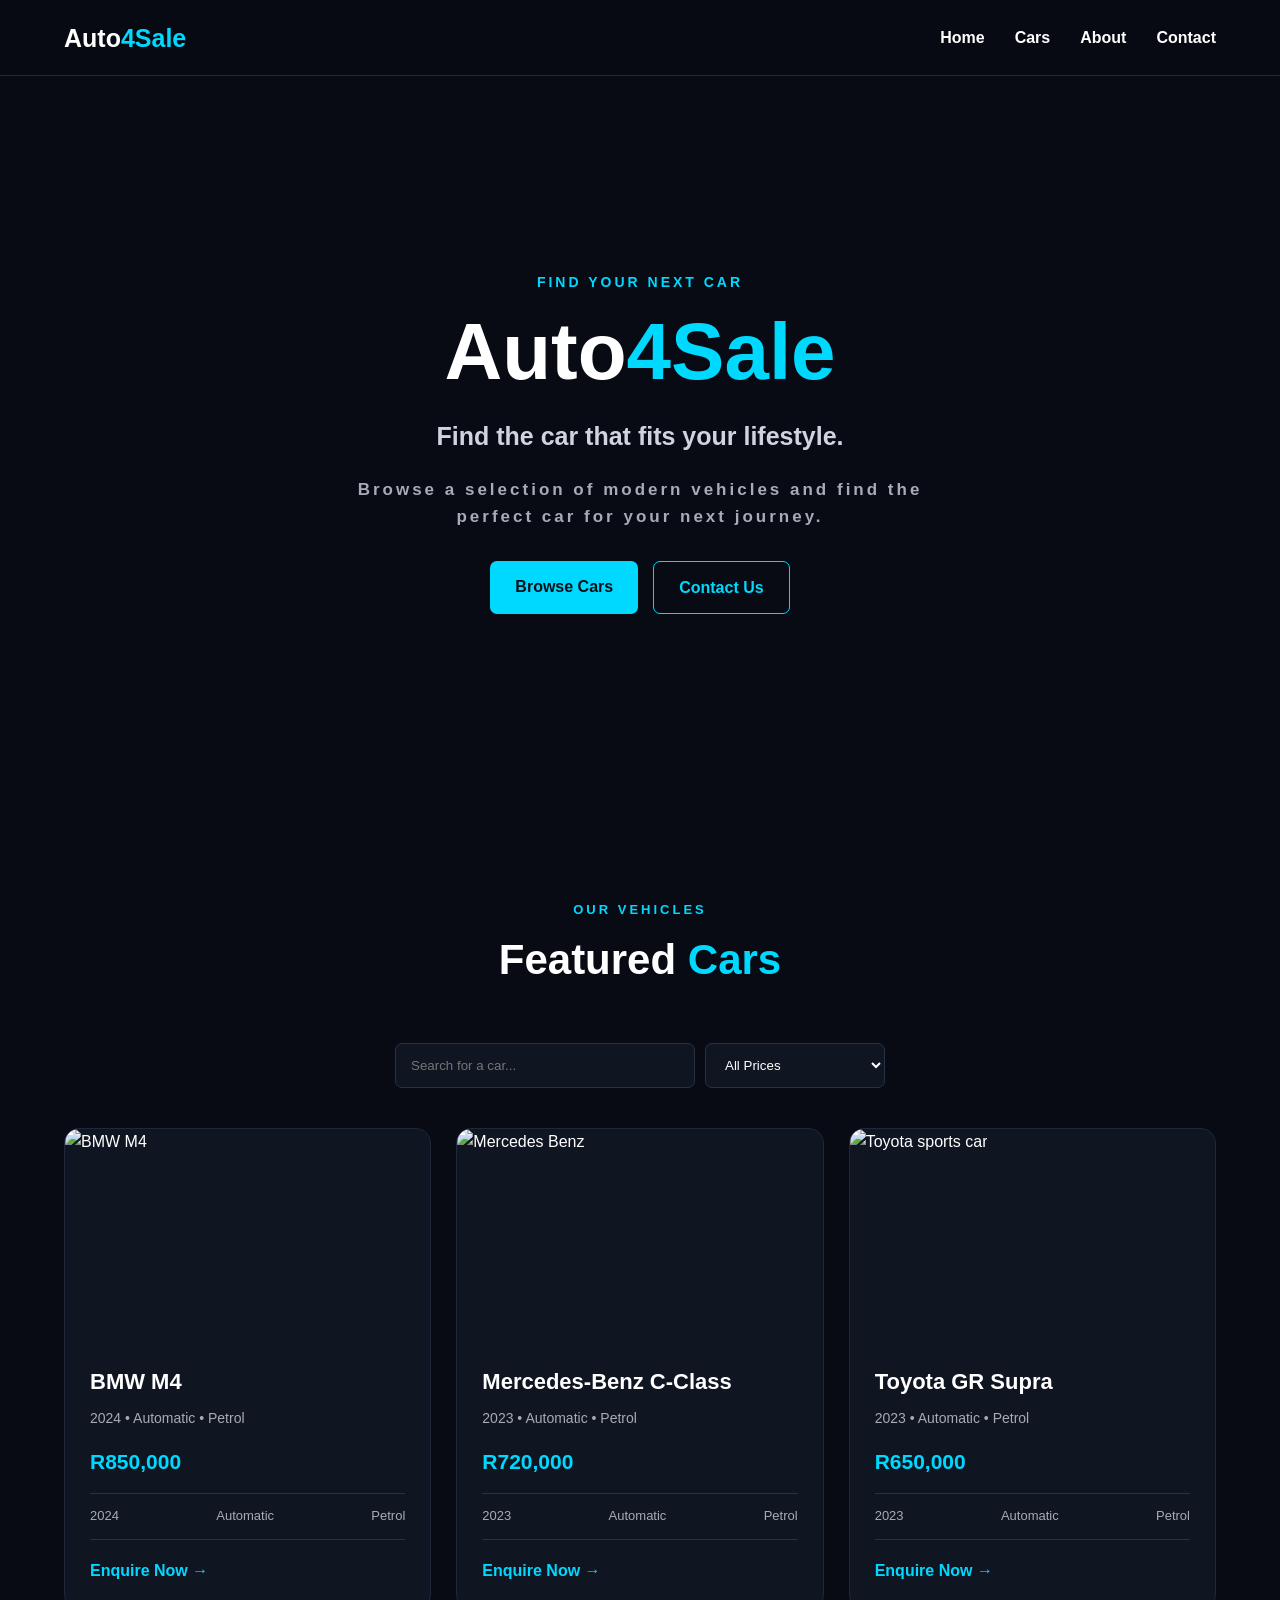
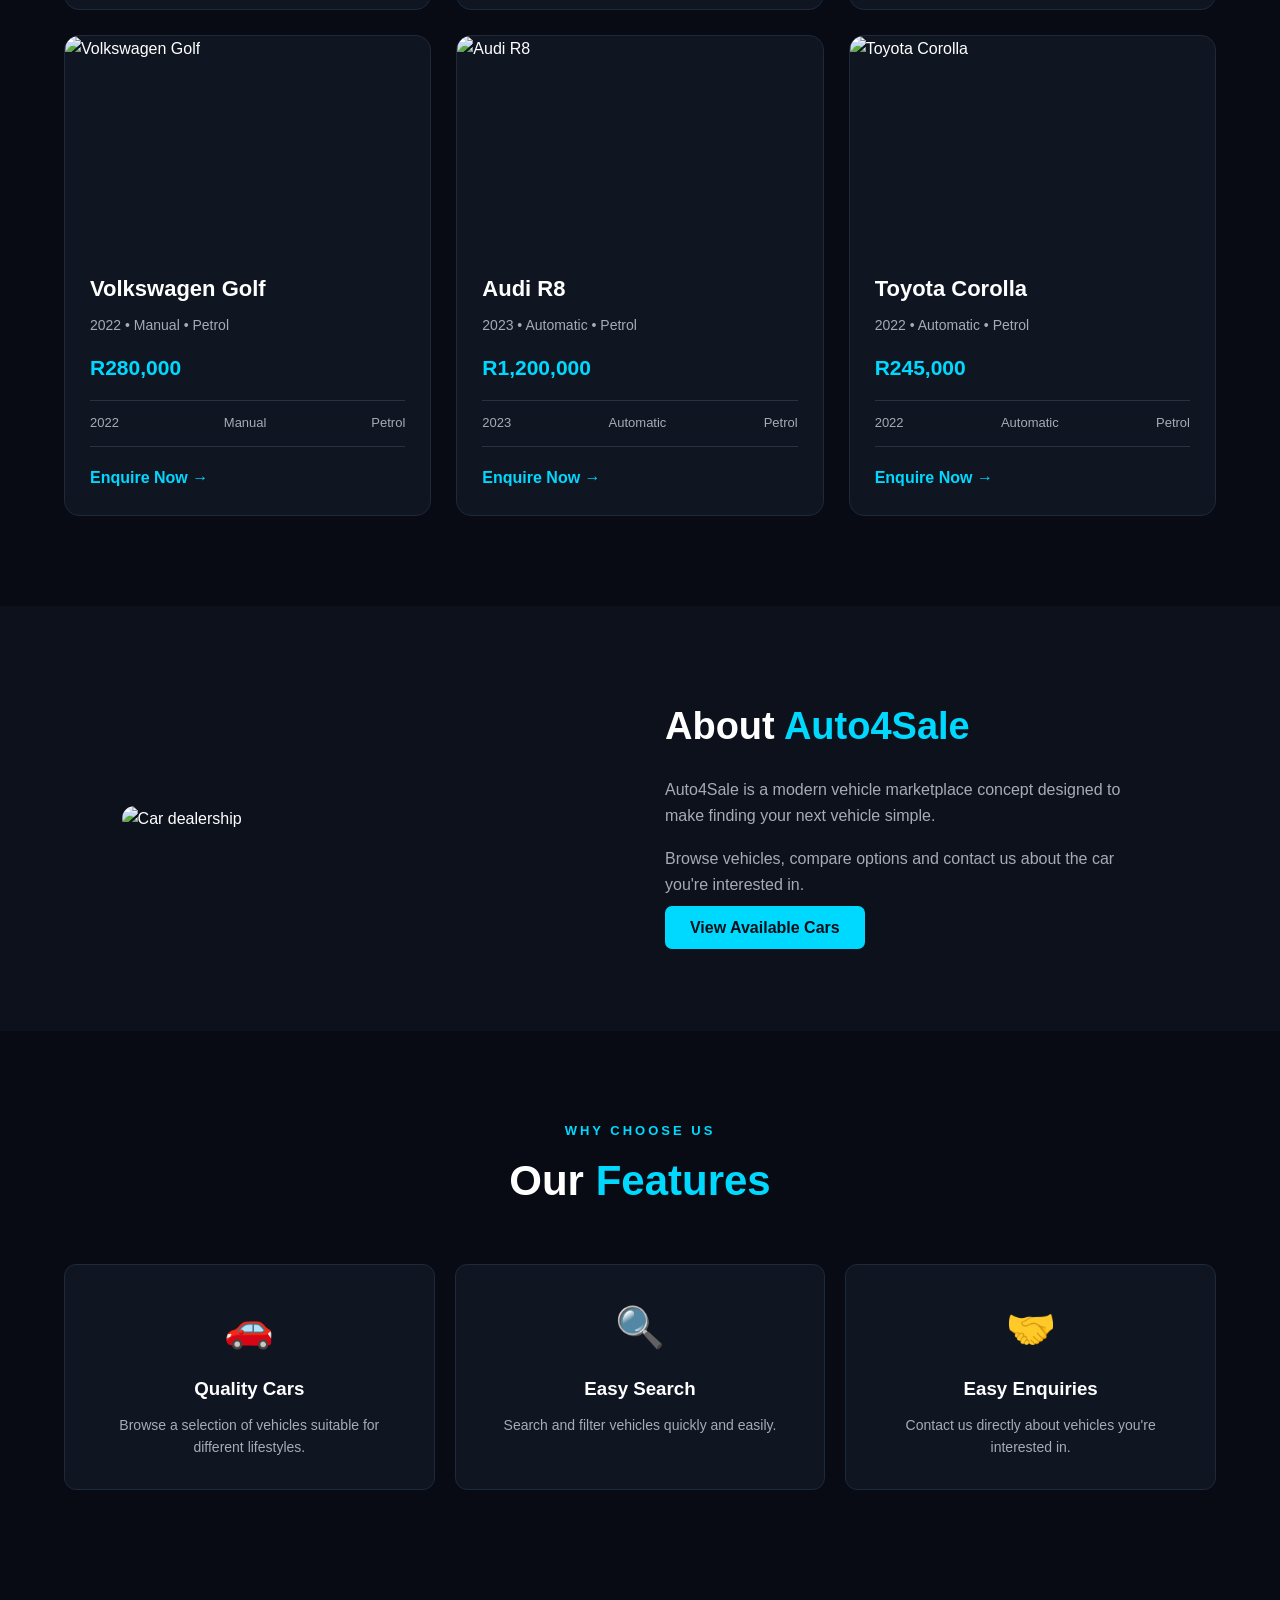
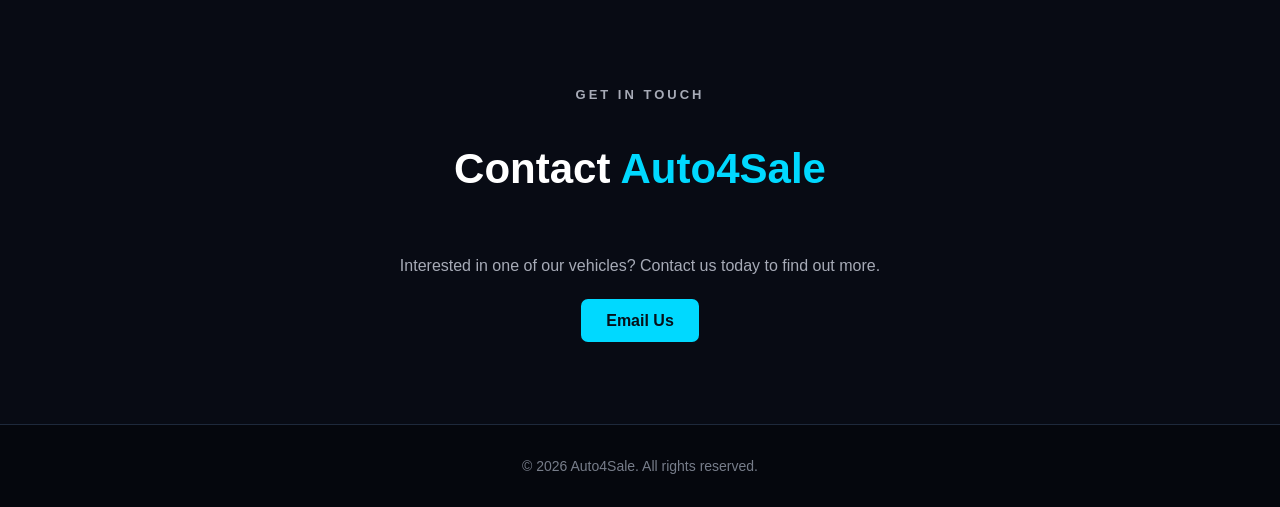
==== auto4sale.html @ 2e6434b4 "Add files via upload" ====
<!DOCTYPE html>

<html lang="en">

<head> <meta charset="UTF-8"> <meta name="viewport" content="width=device-width, initial-scale=1.0">

<title>Auto4Sale | Cars for Sale</title>

<style>

    /* =========================
       GENERAL
    ========================= */

    * {
        margin: 0;
        padding: 0;
        box-sizing: border-box;
    }

    html {
        scroll-behavior: smooth;
    }

    body {
        font-family: Arial, Helvetica, sans-serif;
        background: #080b14;
        color: white;
        line-height: 1.6;
    }

    a {
        text-decoration: none;
        color: inherit;
    }


    /* =========================
       NAVBAR
    ========================= */

    header {
        position: fixed;
        top: 0;
        left: 0;
        width: 100%;
        z-index: 1000;

        background: rgba(8, 11, 20, 0.95);
        backdrop-filter: blur(10px);

        border-bottom: 1px solid #1e293b;
    }

    nav {
        width: 90%;
        max-width: 1200px;
        height: 75px;
        margin: auto;

        display: flex;
        align-items: center;
        justify-content: space-between;
    }

    .logo {
        font-size: 25px;
        font-weight: bold;
    }

    .logo span {
        color: #00d9ff;
    }

    .nav-links {
        display: flex;
        gap: 30px;
        list-style: none;
    }

    .nav-links a {
        font-weight: bold;
        transition: 0.3s;
    }

    .nav-links a:hover {
        color: #00d9ff;
    }


    /* =========================
       HERO
    ========================= */

    .hero {
        min-height: 90vh;
        padding-top: 75px;

        display: flex;
        align-items: center;
        justify-content: center;

        text-align: center;

        background:
            linear-gradient(
                rgba(8, 11, 20, 0.75),
                rgba(8, 11, 20, 0.9)
            ),
            url("https://images.unsplash.com/photo-1492144534655-ae79c964c9d7?auto=format&fit=crop&w=1800&q=80");

        background-size: cover;
        background-position: center;
    }

    .hero-content {
        width: 90%;
        max-width: 850px;
    }

    .hero-content p {
        color: #00d9ff;
        font-size: 14px;
        font-weight: bold;
        letter-spacing: 3px;
        margin-bottom: 15px;
    }

    .hero-content h1 {
        font-size: clamp(45px, 8vw, 80px);
        line-height: 1.1;
        margin-bottom: 20px;
    }

    .hero-content h1 span {
        color: #00d9ff;
    }

    .hero-content h2 {
        color: #d0d4df;
        font-size: 25px;
        margin-bottom: 20px;
    }

    .hero-content .description {
        color: #a7abb7;
        max-width: 650px;
        margin: auto;
        font-size: 17px;
    }

    .hero-buttons {
        margin-top: 30px;
        display: flex;
        justify-content: center;
        gap: 15px;
        flex-wrap: wrap;
    }

    .btn {
        padding: 13px 25px;
        border-radius: 7px;
        font-weight: bold;
        transition: 0.3s;
    }

    .primary {
        background: #00d9ff;
        color: #071019;
    }

    .primary:hover {
        transform: translateY(-3px);
        box-shadow: 0 10px 30px rgba(0, 217, 255, 0.25);
    }

    .secondary {
        border: 1px solid #00d9ff;
        color: #00d9ff;
    }

    .secondary:hover {
        background: #00d9ff;
        color: #071019;
    }


    /* =========================
       CARS SECTION
    ========================= */

    .section {
        width: 90%;
        max-width: 1200px;
        margin: auto;
        padding: 90px 0;
    }

    .section-title {
        text-align: center;
        margin-bottom: 50px;
    }

    .section-title p {
        color: #00d9ff;
        font-size: 13px;
        font-weight: bold;
        letter-spacing: 3px;
    }

    .section-title h2 {
        font-size: 42px;
        margin-top: 5px;
    }

    .section-title h2 span {
        color: #00d9ff;
    }


    /* =========================
       SEARCH
    ========================= */

    .search-box {
        display: flex;
        gap: 10px;
        margin-bottom: 40px;
        justify-content: center;
        flex-wrap: wrap;
    }

    .search-box input,
    .search-box select {
        padding: 13px 15px;

        background: #101522;
        color: white;

        border: 1px solid #293244;
        border-radius: 7px;

        outline: none;
    }

    .search-box input {
        width: 300px;
    }

    .search-box input:focus,
    .search-box select:focus {
        border-color: #00d9ff;
    }


    /* =========================
       CARDS
    ========================= */

    .cars-container {
        display: grid;
        grid-template-columns: repeat(3, 1fr);
        gap: 25px;
    }

    .car-card {
        background: #101522;
        border: 1px solid #1e293b;
        border-radius: 15px;
        overflow: hidden;

        transition: 0.3s;
    }

    .car-card:hover {
        transform: translateY(-8px);
        border-color: #00d9ff;
        box-shadow: 0 15px 35px rgba(0, 0, 0, 0.35);
    }

    .car-image {
        width: 100%;
        height: 210px;
        overflow: hidden;
    }

    .car-image img {
        width: 100%;
        height: 100%;
        object-fit: cover;

        transition: transform 0.5s ease;
    }

    .car-card:hover .car-image img {
        transform: scale(1.08);
    }

    .car-info {
        padding: 25px;
    }

    .car-info h3 {
        font-size: 22px;
        margin-bottom: 8px;
    }

    .car-info p {
        color: #a7abb7;
        font-size: 14px;
    }

    .price {
        color: #00d9ff;
        font-size: 21px;
        font-weight: bold;
        margin: 15px 0;
    }

    .car-details {
        display: flex;
        justify-content: space-between;

        padding: 12px 0;

        border-top: 1px solid #293244;
        border-bottom: 1px solid #293244;

        color: #a7abb7;
        font-size: 13px;
    }

    .view-car {
        display: inline-block;
        margin-top: 18px;

        color: #00d9ff;
        font-weight: bold;
    }

    .view-car:hover {
        text-decoration: underline;
    }


    /* =========================
       ABOUT AUTO4SALE
    ========================= */

    .about {
        background: #0d111c;
        width: 100%;
    }

    .about-container {
        width: 90%;
        max-width: 1200px;
        margin: auto;

        display: grid;
        grid-template-columns: 1fr 1fr;
        gap: 50px;
        align-items: center;
    }

    .about-image img {
        width: 100%;
        height: 350px;
        object-fit: cover;
        border-radius: 15px;
    }

    .about-content h2 {
        font-size: 38px;
        margin-bottom: 20px;
    }

    .about-content h2 span {
        color: #00d9ff;
    }

    .about-content p {
        color: #a7abb7;
        margin-bottom: 18px;
    }


    /* =========================
       FEATURES
    ========================= */

    .features {
        display: grid;
        grid-template-columns: repeat(3, 1fr);
        gap: 20px;
    }

    .feature {
        background: #101522;
        border: 1px solid #1e293b;
        padding: 30px;
        text-align: center;
        border-radius: 12px;

        transition: 0.3s;
    }

    .feature:hover {
        border-color: #00d9ff;
        transform: translateY(-5px);
    }

    .feature-icon {
        font-size: 40px;
        margin-bottom: 15px;
    }

    .feature h3 {
        margin-bottom: 10px;
    }

    .feature p {
        color: #a7abb7;
        font-size: 14px;
    }


    /* =========================
       CONTACT
    ========================= */

    .contact {
        text-align: center;
    }

    .contact p {
        color: #a7abb7;
        max-width: 600px;
        margin: 15px auto 30px;
    }


    /* =========================
       FOOTER
    ========================= */

    footer {
        background: #05070d;
        border-top: 1px solid #1e293b;
        padding: 30px 5%;
        text-align: center;
    }

    footer p {
        color: #777d8a;
        font-size: 14px;
    }


    /* =========================
       RESPONSIVE
    ========================= */

    @media (max-width: 900px) {

        .cars-container {
            grid-template-columns: 1fr 1fr;
        }

        .about-container {
            grid-template-columns: 1fr;
        }

        .features {
            grid-template-columns: 1fr 1fr;
        }
    }


    @media (max-width: 650px) {

        .nav-links {
            display: none;
        }

        .hero {
            min-height: 80vh;
        }

        .cars-container {
            grid-template-columns: 1fr;
        }

        .features {
            grid-template-columns: 1fr;
        }

        .section-title h2 {
            font-size: 34px;
        }

        .about-image img {
            height: 250px;
        }
    }

</style>

</head>

<body>

<!-- NAVIGATION -->

<header>

    <nav>

        <a href="index.html" class="logo">
            Auto<span>4Sale</span>
        </a>

        <ul class="nav-links">
            <li><a href="#home">Home</a></li>
            <li><a href="#cars">Cars</a></li>
            <li><a href="#about">About</a></li>
            <li><a href="#contact">Contact</a></li>
        </ul>

    </nav>

</header>


<!-- HERO -->

<section id="home" class="hero">

    <div class="hero-content">

        <p>FIND YOUR NEXT CAR</p>

        <h1>
            Auto<span>4Sale</span>
        </h1>

        <h2>Find the car that fits your lifestyle.</h2>

        <p class="description">
            Browse a selection of modern vehicles and find
            the perfect car for your next journey.
        </p>

        <div class="hero-buttons">

            <a href="#cars" class="btn primary">
                Browse Cars
            </a>

            <a href="#contact" class="btn secondary">
                Contact Us
            </a>

        </div>

    </div>

</section>


<!-- CARS -->

<section id="cars" class="section">

    <div class="section-title">

        <p>OUR VEHICLES</p>

        <h2>Featured <span>Cars</span></h2>

    </div>


    <!-- SEARCH -->

    <div class="search-box">

        <input
            type="text"
            id="searchInput"
            placeholder="Search for a car..."
        >

        <select id="priceFilter">

            <option value="all">
                All Prices
            </option>

            <option value="low">
                Under R300,000
            </option>

            <option value="medium">
                R300,000 - R500,000
            </option>

            <option value="high">
                Over R500,000
            </option>

        </select>

    </div>


    <!-- CAR LIST -->

    <div class="cars-container" id="carsContainer">


        <!-- CAR 1 -->

        <article
            class="car-card"
            data-name="BMW M4"
            data-price="850000"
        >

            <div class="car-image">

                <img
                    src="https://images.unsplash.com/photo-1555215695-3004980ad54e?auto=format&fit=crop&w=1200&q=80"
                    alt="BMW M4"
                >

            </div>

            <div class="car-info">

                <h3>BMW M4</h3>

                <p>
                    2024 • Automatic • Petrol
                </p>

                <div class="price">
                    R850,000
                </div>

                <div class="car-details">

                    <span>2024</span>
                    <span>Automatic</span>
                    <span>Petrol</span>

                </div>

                <a href="#contact" class="view-car">
                    Enquire Now →
                </a>

            </div>

        </article>


        <!-- CAR 2 -->

        <article
            class="car-card"
            data-name="Mercedes Benz"
            data-price="720000"
        >

            <div class="car-image">

                <img
                    src="https://images.unsplash.com/photo-1618843479313-40f8afb4b4d8?auto=format&fit=crop&w=1200&q=80"
                    alt="Mercedes Benz"
                >

            </div>

            <div class="car-info">

                <h3>Mercedes-Benz C-Class</h3>

                <p>
                    2023 • Automatic • Petrol
                </p>

                <div class="price">
                    R720,000
                </div>

                <div class="car-details">

                    <span>2023</span>
                    <span>Automatic</span>
                    <span>Petrol</span>

                </div>

                <a href="#contact" class="view-car">
                    Enquire Now →
                </a>

            </div>

        </article>


        <!-- CAR 3 -->

        <article
            class="car-card"
            data-name="Toyota GR Supra"
            data-price="650000"
        >

            <div class="car-image">

                <img
                    src="https://images.unsplash.com/photo-1542282088-72c9c27ed0cd?auto=format&fit=crop&w=1200&q=80"
                    alt="Toyota sports car"
                >

            </div>

            <div class="car-info">

                <h3>Toyota GR Supra</h3>

                <p>
                    2023 • Automatic • Petrol
                </p>

                <div class="price">
                    R650,000
                </div>

                <div class="car-details">

                    <span>2023</span>
                    <span>Automatic</span>
                    <span>Petrol</span>

                </div>

                <a href="#contact" class="view-car">
                    Enquire Now →
                </a>

            </div>

        </article>


        <!-- CAR 4 -->

        <article
            class="car-card"
            data-name="Volkswagen Golf"
            data-price="280000"
        >

            <div class="car-image">

                <img
                    src="https://images.unsplash.com/photo-1541899481282-d53bffe3c35d?auto=format&fit=crop&w=1200&q=80"
                    alt="Volkswagen Golf"
                >

            </div>

            <div class="car-info">

                <h3>Volkswagen Golf</h3>

                <p>
                    2022 • Manual • Petrol
                </p>

                <div class="price">
                    R280,000
                </div>

                <div class="car-details">

                    <span>2022</span>
                    <span>Manual</span>
                    <span>Petrol</span>

                </div>

                <a href="#contact" class="view-car">
                    Enquire Now →
                </a>

            </div>

        </article>


        <!-- CAR 5 -->

        <article
            class="car-card"
            data-name="Audi R8"
            data-price="1200000"
        >

            <div class="car-image">

                <img
                    src="https://images.unsplash.com/photo-1606664515524-ed2f786a0bd6?auto=format&fit=crop&w=1200&q=80"
                    alt="Audi R8"
                >

            </div>

            <div class="car-info">

                <h3>Audi R8</h3>

                <p>
                    2023 • Automatic • Petrol
                </p>

                <div class="price">
                    R1,200,000
                </div>

                <div class="car-details">

                    <span>2023</span>
                    <span>Automatic</span>
                    <span>Petrol</span>

                </div>

                <a href="#contact" class="view-car">
                    Enquire Now →
                </a>

            </div>

        </article>


        <!-- CAR 6 -->

        <article
            class="car-card"
            data-name="Toyota Corolla"
            data-price="245000"
        >

            <div class="car-image">

                <img
                    src="https://images.unsplash.com/photo-1621007947382-bb3c3994e3fb?auto=format&fit=crop&w=1200&q=80"
                    alt="Toyota Corolla"
                >

            </div>

            <div class="car-info">

                <h3>Toyota Corolla</h3>

                <p>
                    2022 • Automatic • Petrol
                </p>

                <div class="price">
                    R245,000
                </div>

                <div class="car-details">

                    <span>2022</span>
                    <span>Automatic</span>
                    <span>Petrol</span>

                </div>

                <a href="#contact" class="view-car">
                    Enquire Now →
                </a>

            </div>

        </article>

    </div>

</section>


<!-- ABOUT -->

<section id="about" class="about">

    <div class="section">

        <div class="about-container">

            <div class="about-image">

                <img
                    src="https://images.unsplash.com/photo-1560179707-f14e90ef3623?auto=format&fit=crop&w=1200&q=80"
                    alt="Car dealership"
                >

            </div>

            <div class="about-content">

                <h2>
                    About <span>Auto4Sale</span>
                </h2>

                <p>
                    Auto4Sale is a modern vehicle marketplace concept
                    designed to make finding your next vehicle simple.
                </p>

                <p>
                    Browse vehicles, compare options and contact us
                    about the car you're interested in.
                </p>

                <a href="#cars" class="btn primary">
                    View Available Cars
                </a>

            </div>

        </div>

    </div>

</section>


<!-- FEATURES -->

<section class="section">

    <div class="section-title">

        <p>WHY CHOOSE US</p>

        <h2>Our <span>Features</span></h2>

    </div>


    <div class="features">

        <div class="feature">

            <div class="feature-icon">
                🚗
            </div>

            <h3>Quality Cars</h3>

            <p>
                Browse a selection of vehicles
                suitable for different lifestyles.
            </p>

        </div>


        <div class="feature">

            <div class="feature-icon">
                🔍
            </div>

            <h3>Easy Search</h3>

            <p>
                Search and filter vehicles
                quickly and easily.
            </p>

        </div>


        <div class="feature">

            <div class="feature-icon">
                🤝
            </div>

            <h3>Easy Enquiries</h3>

            <p>
                Contact us directly about
                vehicles you're interested in.
            </p>

        </div>

    </div>

</section>


<!-- CONTACT -->

<section id="contact" class="section contact">

    <div class="section-title">

        <p>GET IN TOUCH</p>

        <h2>Contact <span>Auto4Sale</span></h2>

    </div>

    <p>
        Interested in one of our vehicles?
        Contact us today to find out more.
    </p>

    <a
        href="mailto:your@email.com"
        class="btn primary"
    >
        Email Us
    </a>

</section>


<!-- FOOTER -->

<footer>

    <p>
        © 2026 Auto4Sale. All rights reserved.
    </p>

</footer>


<!-- JAVASCRIPT -->

<script>

    const searchInput =
        document.getElementById("searchInput");

    const priceFilter =
        document.getElementById("priceFilter");

    const cars =
        document.querySelectorAll(".car-card");


    function filterCars() {

        const search =
            searchInput.value.toLowerCase();

        const price =
            priceFilter.value;


        cars.forEach(car => {

            const name =
                car.dataset.name.toLowerCase();

            const carPrice =
                Number(car.dataset.price);


            let matchesSearch =
                name.includes(search);


            let matchesPrice = true;


            if (price === "low") {

                matchesPrice =
                    carPrice < 300000;

            }

            if (price === "medium") {

                matchesPrice =
                    carPrice >= 300000 &&
                    carPrice <= 500000;

            }

            if (price === "high") {

                matchesPrice =
                    carPrice > 500000;

            }


            if (
                matchesSearch &&
                matchesPrice
            ) {

                car.style.display = "block";

            } else {

                car.style.display = "none";

            }

        });

    }


    searchInput.addEventListener(
        "input",
        filterCars
    );


    priceFilter.addEventListener(
        "change",
        filterCars
    );

</script>

</body>

</html>
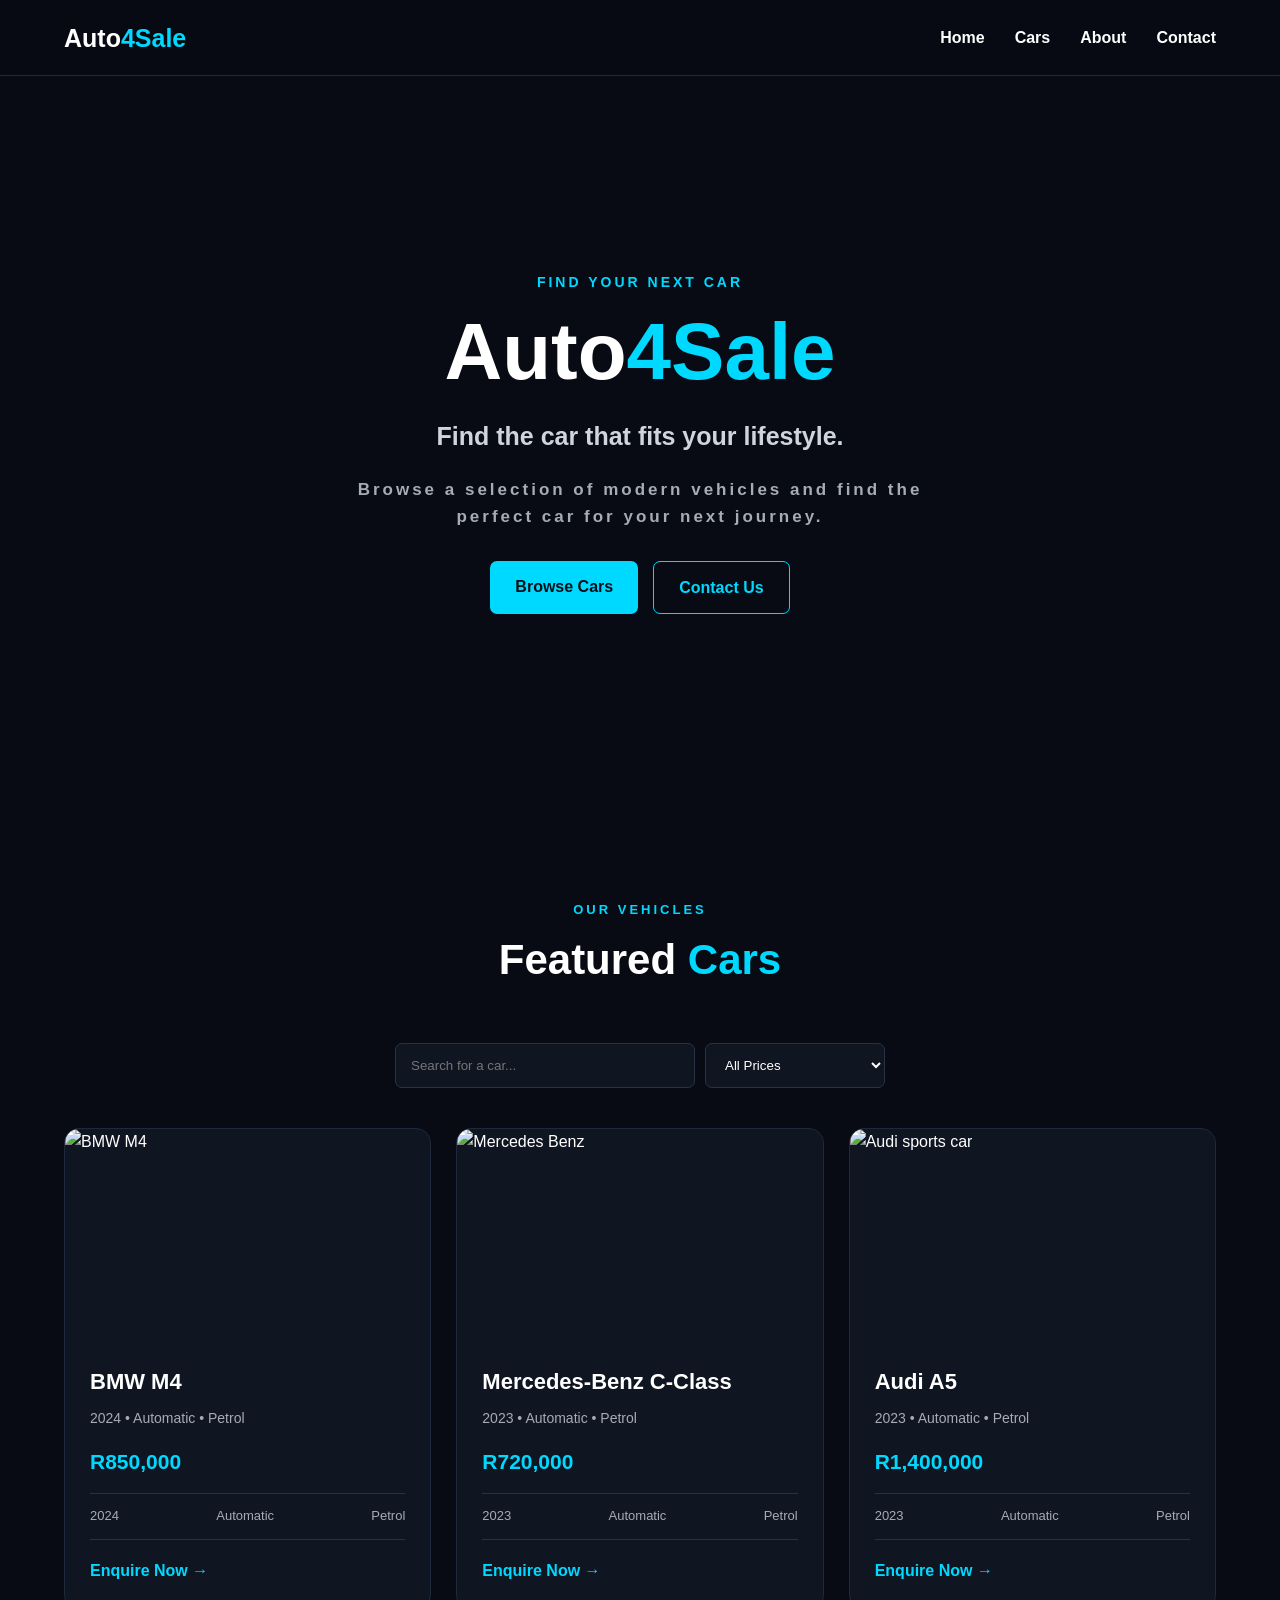
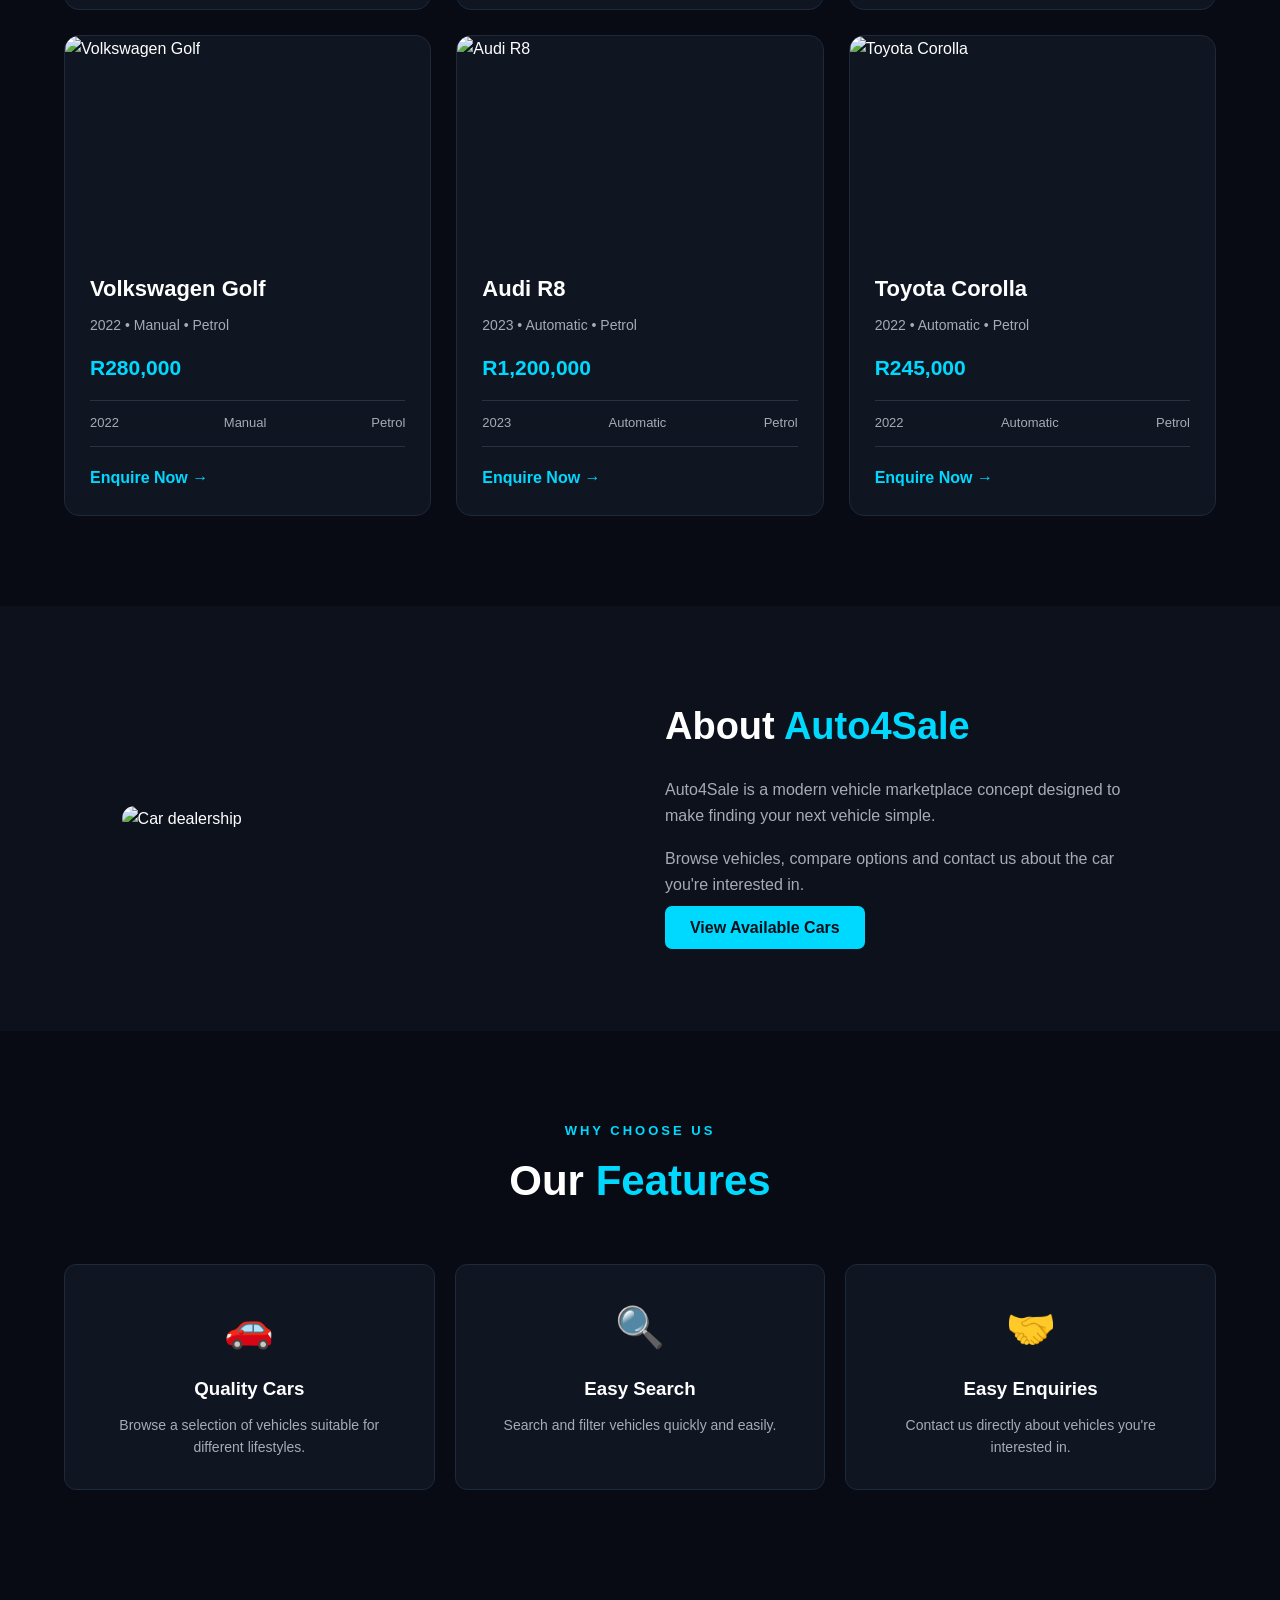
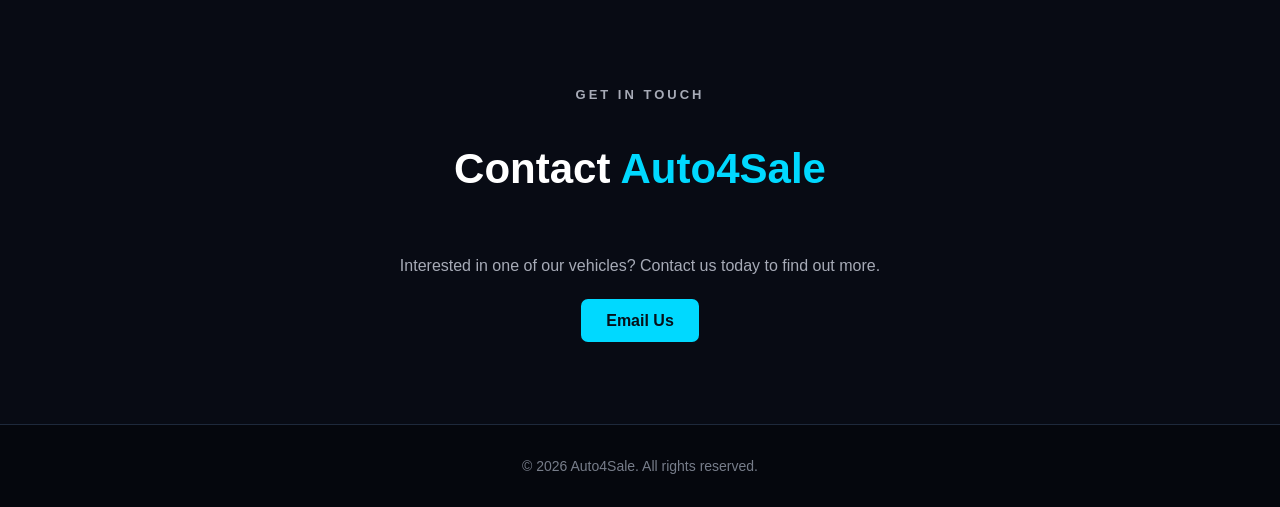
==== commit 28f01c10: "Update auto4sale.html" ====
--- a/auto4sale.html
+++ b/auto4sale.html
@@ -723,21 +723,21 @@
 
                 <img
                     src="https://images.unsplash.com/photo-1542282088-72c9c27ed0cd?auto=format&fit=crop&w=1200&q=80"
-                    alt="Toyota sports car"
+                    alt="Audi sports car"
                 >
 
             </div>
 
             <div class="car-info">
 
-                <h3>Toyota GR Supra</h3>
+                <h3>Audi A5</h3>
 
                 <p>
                     2023 • Automatic • Petrol
                 </p>
 
                 <div class="price">
-                    R650,000
+                    R1,400,000
                 </div>
 
                 <div class="car-details">
@@ -1145,4 +1145,4 @@
 
 </body>
 
-</html>+</html>
